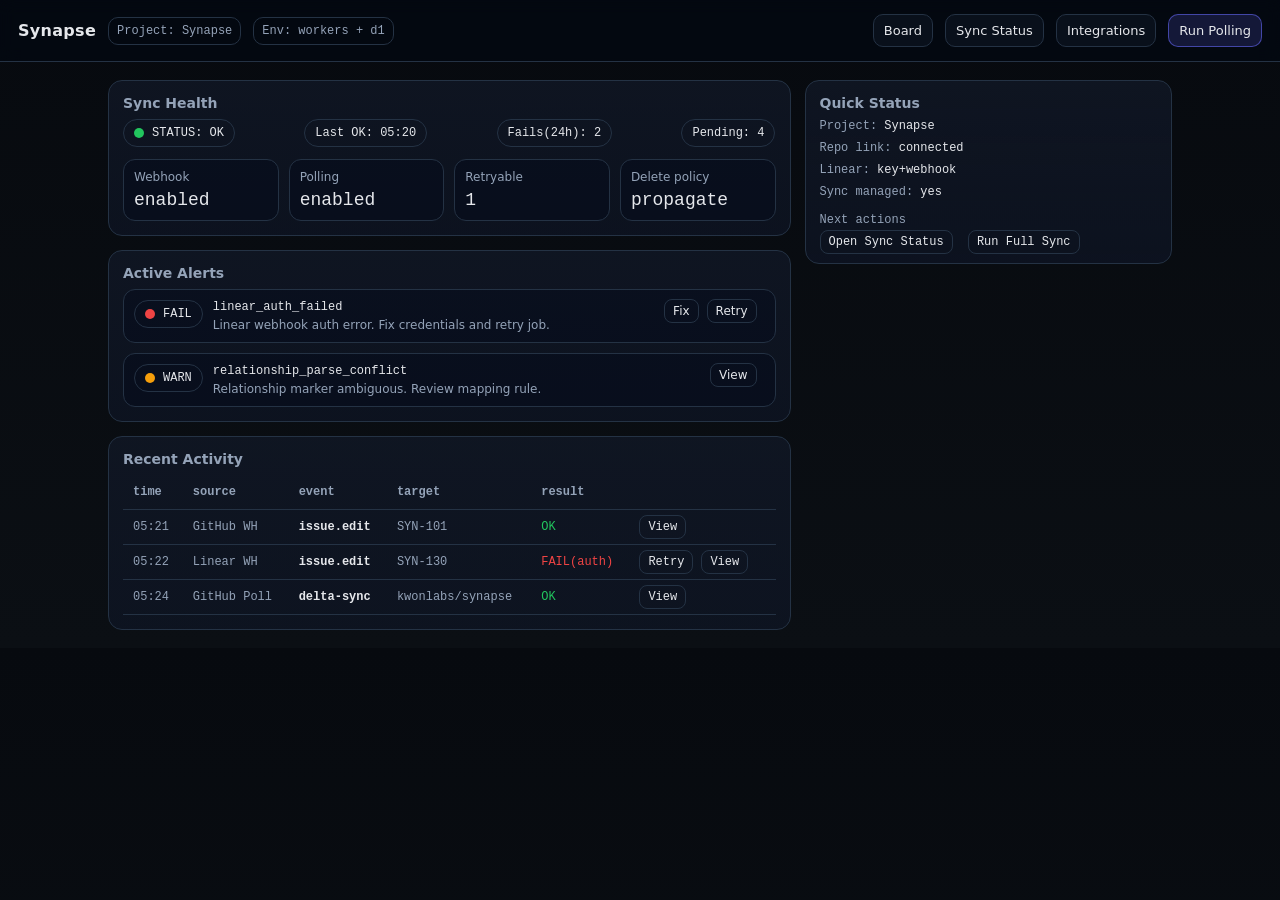
==== dashboard-A-ops-console.html @ fc9610fc "Initial dashboard HTML mocks" ====
<!doctype html>
<html lang="ko">
<head>
  <meta charset="utf-8" />
  <meta name="viewport" content="width=device-width, initial-scale=1" />
  <title>Synapse Dashboard — A) Ops Console</title>
  <style>
    :root{
      --bg:#0b0f14;
      --panel:#111827;
      --panel2:#0f172a;
      --text:#e5e7eb;
      --muted:#94a3b8;
      --border:#243244;
      --accent:#6366f1;
      --ok:#22c55e;
      --warn:#f59e0b;
      --fail:#ef4444;
      --mono: ui-monospace, SFMono-Regular, Menlo, Monaco, Consolas, "Liberation Mono", "Courier New", monospace;
      --sans: ui-sans-serif, system-ui, -apple-system, Segoe UI, Roboto, Helvetica, Arial, "Apple Color Emoji", "Segoe UI Emoji";
    }
    *{box-sizing:border-box}
    body{margin:0;background:linear-gradient(180deg,#070a0f 0%, var(--bg) 100%);color:var(--text);font-family:var(--sans)}
    a{color:inherit}
    .topbar{display:flex;align-items:center;gap:12px;padding:14px 18px;border-bottom:1px solid var(--border);background:rgba(3,7,18,.6);backdrop-filter: blur(8px);position:sticky;top:0}
    .brand{font-weight:700;letter-spacing:.3px}
    .pill{font-family:var(--mono);font-size:12px;color:var(--muted);border:1px solid var(--border);padding:6px 8px;border-radius:10px}
    .spacer{flex:1}
    .btn{border:1px solid var(--border);background:rgba(17,24,39,.5);color:var(--text);padding:8px 10px;border-radius:10px;font-size:13px;text-decoration:none}
    .btn.primary{border-color:rgba(99,102,241,.6);background:rgba(99,102,241,.18)}
    main{max-width:1100px;margin:0 auto;padding:18px}

    .grid{display:grid;gap:14px}
    .grid.cols{grid-template-columns: 1.3fr .7fr}

    .card{border:1px solid var(--border);background:linear-gradient(180deg, rgba(17,24,39,.75), rgba(15,23,42,.55));border-radius:14px;padding:14px}
    .card h2{margin:0 0 8px;font-size:14px;color:var(--muted);font-weight:600}

    .statusbar{display:grid;grid-template-columns: 1fr 1fr 1fr 1fr;gap:10px}
    .kpi{padding:10px;border-radius:12px;border:1px solid var(--border);background:rgba(2,6,23,.35)}
    .kpi .label{font-size:12px;color:var(--muted);margin-bottom:6px}
    .kpi .value{font-family:var(--mono);font-size:18px}

    .badge{display:inline-flex;align-items:center;gap:8px;padding:6px 10px;border-radius:999px;border:1px solid var(--border);font-family:var(--mono);font-size:12px}
    .dot{width:10px;height:10px;border-radius:50%}
    .dot.ok{background:var(--ok)}
    .dot.warn{background:var(--warn)}
    .dot.fail{background:var(--fail)}

    .table{width:100%;border-collapse:collapse;font-family:var(--mono)}
    .table th,.table td{padding:10px;border-bottom:1px solid var(--border);font-size:12px;color:var(--muted);text-align:left}
    .table td strong{color:var(--text);font-weight:700}
    .row-actions a{margin-right:8px;color:var(--text);text-decoration:none;border:1px solid var(--border);padding:4px 8px;border-radius:8px;font-size:12px}

    .alert{display:flex;align-items:flex-start;gap:10px;padding:10px;border:1px solid var(--border);border-radius:12px;background:rgba(2,6,23,.35)}
    .alert .title{font-family:var(--mono);font-size:12px}
    .alert .desc{font-size:12px;color:var(--muted);margin-top:4px}

    .side .card{position:sticky;top:70px}
  </style>
</head>
<body>
  <header class="topbar">
    <div class="brand">Synapse</div>
    <div class="pill">Project: Synapse</div>
    <div class="pill">Env: workers + d1</div>
    <div class="spacer"></div>
    <a class="btn" href="#">Board</a>
    <a class="btn" href="#">Sync Status</a>
    <a class="btn" href="#">Integrations</a>
    <a class="btn primary" href="#">Run Polling</a>
  </header>

  <main>
    <div class="grid cols">
      <section class="grid" style="gap:14px">
        <div class="card">
          <h2>Sync Health</h2>
          <div style="display:flex;align-items:center;justify-content:space-between;gap:10px;flex-wrap:wrap;margin-bottom:12px">
            <span class="badge"><span class="dot ok"></span>STATUS: OK</span>
            <span class="badge">Last OK: 05:20</span>
            <span class="badge">Fails(24h): 2</span>
            <span class="badge">Pending: 4</span>
          </div>

          <div class="statusbar">
            <div class="kpi"><div class="label">Webhook</div><div class="value">enabled</div></div>
            <div class="kpi"><div class="label">Polling</div><div class="value">enabled</div></div>
            <div class="kpi"><div class="label">Retryable</div><div class="value">1</div></div>
            <div class="kpi"><div class="label">Delete policy</div><div class="value">propagate</div></div>
          </div>
        </div>

        <div class="card">
          <h2>Active Alerts</h2>
          <div class="grid" style="gap:10px">
            <div class="alert">
              <span class="badge"><span class="dot fail"></span>FAIL</span>
              <div style="flex:1">
                <div class="title">linear_auth_failed</div>
                <div class="desc">Linear webhook auth error. Fix credentials and retry job.</div>
              </div>
              <div class="row-actions">
                <a href="#">Fix</a><a href="#">Retry</a>
              </div>
            </div>
            <div class="alert">
              <span class="badge"><span class="dot warn"></span>WARN</span>
              <div style="flex:1">
                <div class="title">relationship_parse_conflict</div>
                <div class="desc">Relationship marker ambiguous. Review mapping rule.</div>
              </div>
              <div class="row-actions">
                <a href="#">View</a>
              </div>
            </div>
          </div>
        </div>

        <div class="card">
          <h2>Recent Activity</h2>
          <table class="table">
            <thead>
              <tr><th>time</th><th>source</th><th>event</th><th>target</th><th>result</th><th></th></tr>
            </thead>
            <tbody>
              <tr>
                <td>05:21</td><td>GitHub WH</td><td><strong>issue.edit</strong></td><td>SYN-101</td><td style="color:var(--ok)">OK</td>
                <td class="row-actions"><a href="#">View</a></td>
              </tr>
              <tr>
                <td>05:22</td><td>Linear WH</td><td><strong>issue.edit</strong></td><td>SYN-130</td><td style="color:var(--fail)">FAIL(auth)</td>
                <td class="row-actions"><a href="#">Retry</a><a href="#">View</a></td>
              </tr>
              <tr>
                <td>05:24</td><td>GitHub Poll</td><td><strong>delta-sync</strong></td><td>kwonlabs/synapse</td><td style="color:var(--ok)">OK</td>
                <td class="row-actions"><a href="#">View</a></td>
              </tr>
            </tbody>
          </table>
        </div>
      </section>

      <aside class="side">
        <div class="card">
          <h2>Quick Status</h2>
          <div style="display:grid;gap:8px;font-family:var(--mono);font-size:12px;color:var(--muted)">
            <div>Project: <span style="color:var(--text)">Synapse</span></div>
            <div>Repo link: <span style="color:var(--text)">connected</span></div>
            <div>Linear: <span style="color:var(--text)">key+webhook</span></div>
            <div>Sync managed: <span style="color:var(--text)">yes</span></div>
            <div style="margin-top:6px;color:var(--muted)">Next actions</div>
            <div class="row-actions">
              <a href="#">Open Sync Status</a>
              <a href="#">Run Full Sync</a>
            </div>
          </div>
        </div>
      </aside>
    </div>
  </main>
</body>
</html>
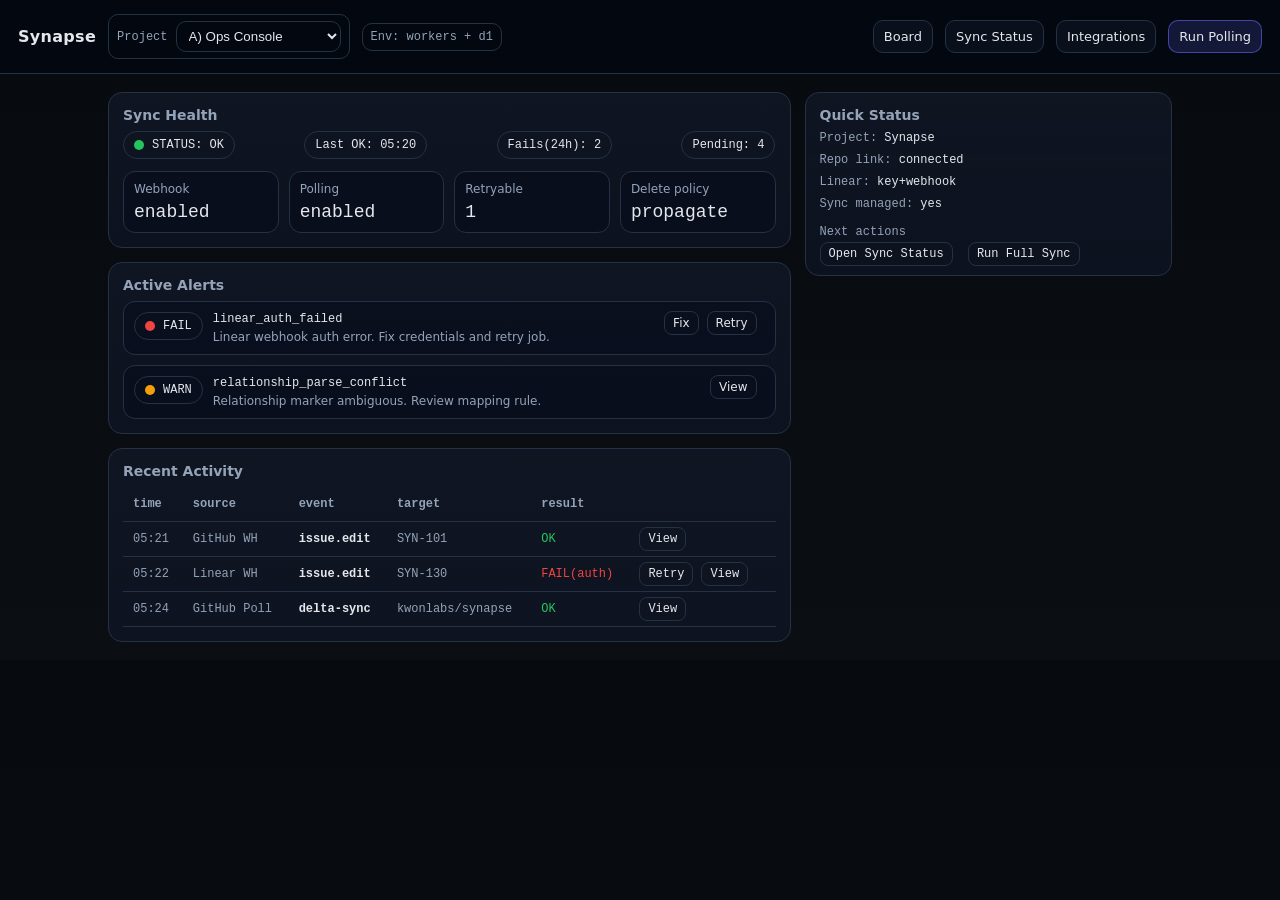
==== commit 5c948ec3: "Add project/variant select to each mock page" ====
--- a/dashboard-A-ops-console.html
+++ b/dashboard-A-ops-console.html
@@ -32,6 +32,10 @@
 
     .grid{display:grid;gap:14px}
     .grid.cols{grid-template-columns: 1.3fr .7fr}
+    @media (max-width: 900px){
+      .grid.cols{grid-template-columns: 1fr}
+      .side .card{position:static}
+    }
 
     .card{border:1px solid var(--border);background:linear-gradient(180deg, rgba(17,24,39,.75), rgba(15,23,42,.55));border-radius:14px;padding:14px}
     .card h2{margin:0 0 8px;font-size:14px;color:var(--muted);font-weight:600}
@@ -62,7 +66,17 @@
 <body>
   <header class="topbar">
     <div class="brand">Synapse</div>
-    <div class="pill">Project: Synapse</div>
+
+    <label class="pill" style="display:flex;align-items:center;gap:8px">
+      Project
+      <select id="variant" style="background:transparent;color:var(--text);border:1px solid var(--border);border-radius:10px;padding:6px 8px">
+        <option value="A" selected>A) Ops Console</option>
+        <option value="B">B) Calm Productivity</option>
+        <option value="C">C) Git-native</option>
+        <option value="D">D) Minimal Monotone</option>
+      </select>
+    </label>
+
     <div class="pill">Env: workers + d1</div>
     <div class="spacer"></div>
     <a class="btn" href="#">Board</a>
@@ -72,6 +86,19 @@
   </header>
 
   <main>
+    <script>
+      document.getElementById('variant')?.addEventListener('change', (e) => {
+        const v = e.target.value;
+        const map = {
+          A: './dashboard-A-ops-console.html',
+          B: './dashboard-B-calm-productivity.html',
+          C: './dashboard-C-git-native.html',
+          D: './dashboard-D-minimal-monotone.html',
+        };
+        window.location.href = map[v] || map.A;
+      });
+    </script>
+
     <div class="grid cols">
       <section class="grid" style="gap:14px">
         <div class="card">
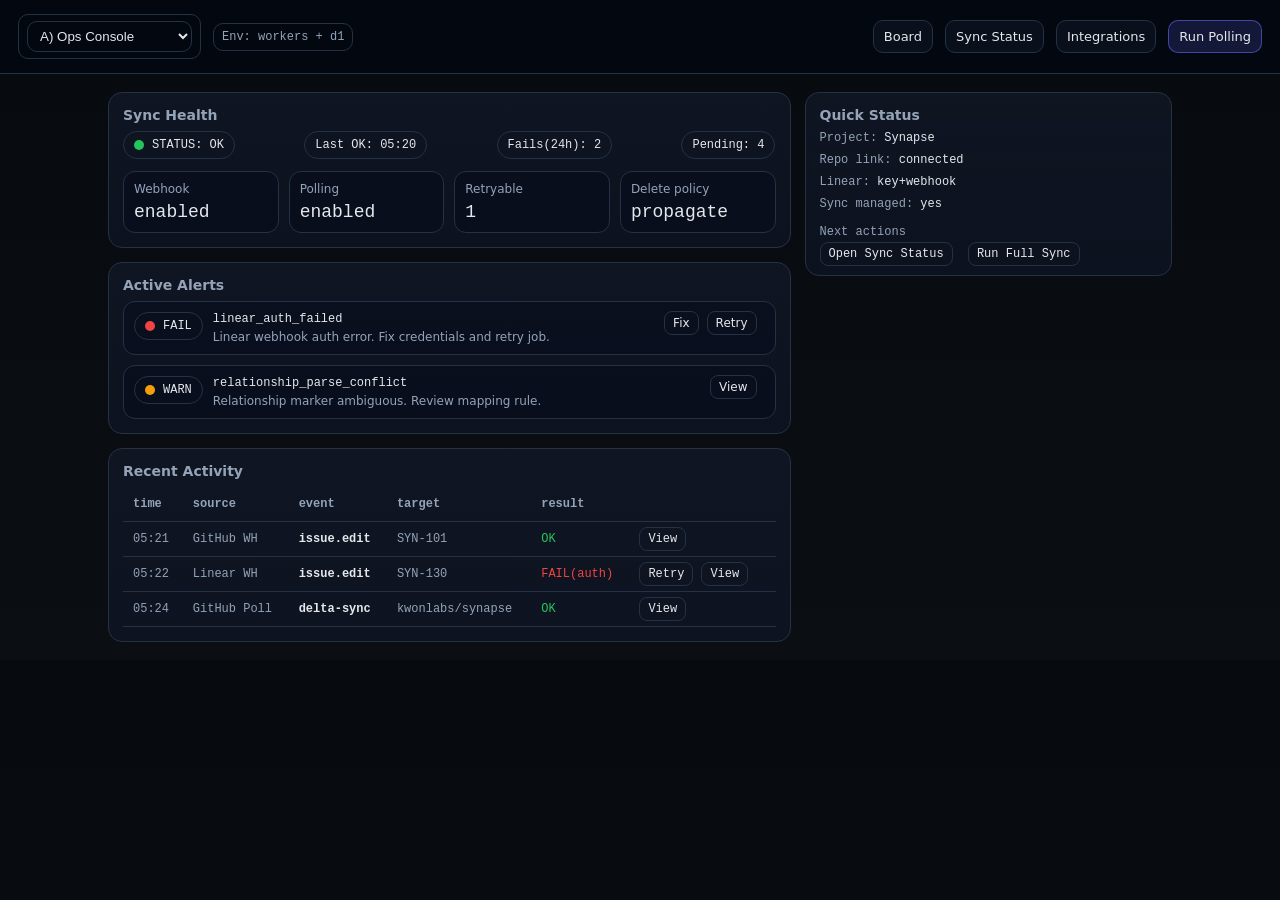
==== commit a36c7822: "Remove Synapse/Project header text; add no-cache meta" ====
--- a/dashboard-A-ops-console.html
+++ b/dashboard-A-ops-console.html
@@ -3,6 +3,9 @@
 <head>
   <meta charset="utf-8" />
   <meta name="viewport" content="width=device-width, initial-scale=1" />
+  <meta http-equiv="Cache-Control" content="no-store, max-age=0" />
+  <meta http-equiv="Pragma" content="no-cache" />
+  <meta http-equiv="Expires" content="0" />
   <title>Synapse Dashboard — A) Ops Console</title>
   <style>
     :root{
@@ -65,11 +68,8 @@
 </head>
 <body>
   <header class="topbar">
-    <div class="brand">Synapse</div>
-
     <label class="pill" style="display:flex;align-items:center;gap:8px">
-      Project
-      <select id="variant" style="background:transparent;color:var(--text);border:1px solid var(--border);border-radius:10px;padding:6px 8px">
+      <select id="variant" aria-label="Select variant" style="background:transparent;color:var(--text);border:1px solid var(--border);border-radius:10px;padding:6px 8px">
         <option value="A" selected>A) Ops Console</option>
         <option value="B">B) Calm Productivity</option>
         <option value="C">C) Git-native</option>
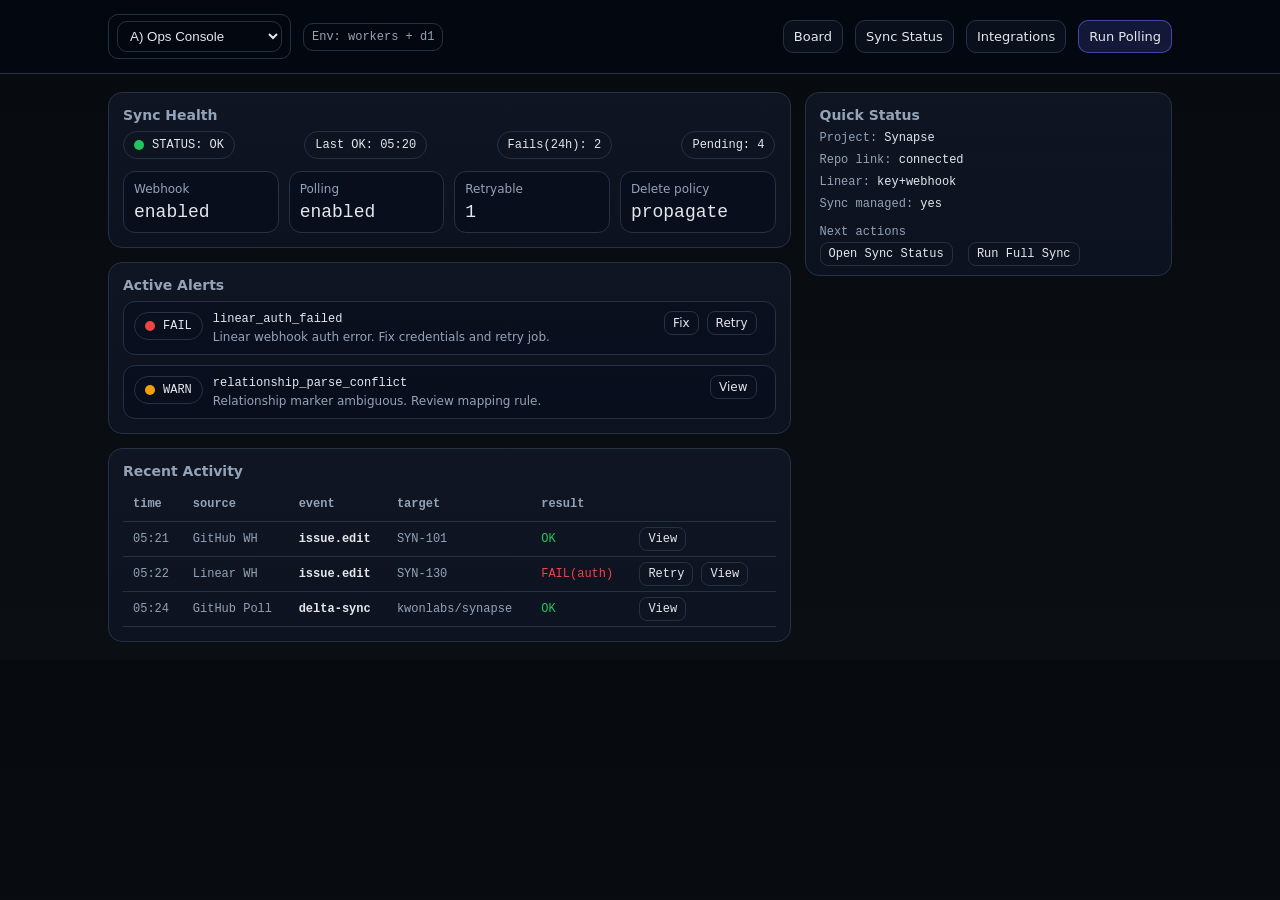
==== commit 90da7c7a: "Unify header: full-width bar with fixed-width inner container" ====
--- a/dashboard-A-ops-console.html
+++ b/dashboard-A-ops-console.html
@@ -25,7 +25,8 @@
     *{box-sizing:border-box}
     body{margin:0;background:linear-gradient(180deg,#070a0f 0%, var(--bg) 100%);color:var(--text);font-family:var(--sans)}
     a{color:inherit}
-    .topbar{display:flex;align-items:center;gap:12px;padding:14px 18px;border-bottom:1px solid var(--border);background:rgba(3,7,18,.6);backdrop-filter: blur(8px);position:sticky;top:0}
+    .topbar{border-bottom:1px solid var(--border);background:rgba(3,7,18,.6);backdrop-filter: blur(8px);position:sticky;top:0}
+    .wrap{max-width:1100px;margin:0 auto;padding:14px 18px;display:flex;align-items:center;gap:12px}
     .brand{font-weight:700;letter-spacing:.3px}
     .pill{font-family:var(--mono);font-size:12px;color:var(--muted);border:1px solid var(--border);padding:6px 8px;border-radius:10px}
     .spacer{flex:1}
@@ -68,12 +69,21 @@
 </head>
 <body>
   <header class="topbar">
+    <div class="wrap">
     <label class="pill" style="display:flex;align-items:center;gap:8px">
       <select id="variant" aria-label="Select variant" style="background:transparent;color:var(--text);border:1px solid var(--border);border-radius:10px;padding:6px 8px">
         <option value="A" selected>A) Ops Console</option>
         <option value="B">B) Calm Productivity</option>
         <option value="C">C) Git-native</option>
         <option value="D">D) Minimal Monotone</option>
+        <option value="E">E) Bootstrap</option>
+        <option value="F">F) shadcn</option>
+        <option value="G">G) Skeuomorphism</option>
+        <option value="H">H) Glassmorphism</option>
+        <option value="I">I) Neumorphism</option>
+        <option value="J">J) Neo-brutal</option>
+        <option value="K">K) Cyberpunk</option>
+        <option value="L">L) Ecopunk</option>
       </select>
     </label>
 
@@ -83,17 +93,26 @@
     <a class="btn" href="#">Sync Status</a>
     <a class="btn" href="#">Integrations</a>
     <a class="btn primary" href="#">Run Polling</a>
+      </div>
   </header>
 
   <main>
     <script>
       document.getElementById('variant')?.addEventListener('change', (e) => {
         const v = e.target.value;
-        const map = {
+                        const map = {
           A: './dashboard-A-ops-console.html',
           B: './dashboard-B-calm-productivity.html',
           C: './dashboard-C-git-native.html',
           D: './dashboard-D-minimal-monotone.html',
+          E: './dashboard-E-bootstrap.html',
+          F: './dashboard-F-shadcn.html',
+          G: './dashboard-G-skeuo.html',
+          H: './dashboard-H-glass.html',
+          I: './dashboard-I-neumo.html',
+          J: './dashboard-J-neobrutal.html',
+          K: './dashboard-K-cyberpunk.html',
+          L: './dashboard-L-ecopunk.html',
         };
         window.location.href = map[v] || map.A;
       });
